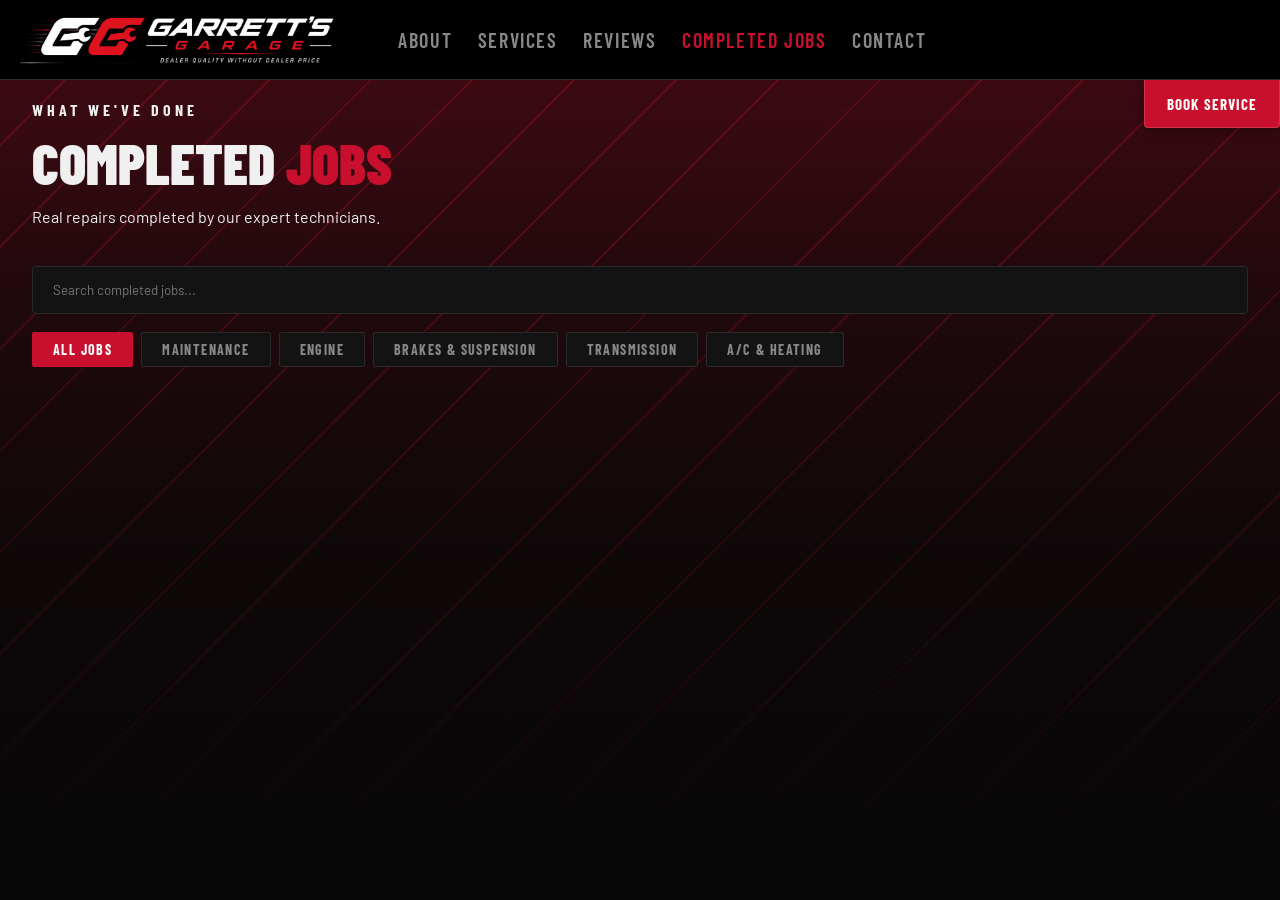
==== jobs.html @ 5af15b22 "Add files via upload" ====
<!doctype html>
<html lang="en">
    <head>
        <meta charset="UTF-8" />
        <title>Garrett's Garage | Completed Jobs</title>
        <link rel="preconnect" href="https://fonts.googleapis.com" />
        <link
            href="https://fonts.googleapis.com/css2?family=Barlow+Condensed:wght@400;600;700;800;900&family=Barlow:wght@400;500;600&display=swap"
            rel="stylesheet" />
        <style>
            :root {
                --red: #c8102e;
                --red-dark: #9b0c23;
                --red-glow: rgba(200, 16, 46, 0.25);
                --black: #080808;
                --surface: #131313;
                --surface2: #1c1c1c;
                --border: #2a2a2a;
                --text: #f0f0f0;
                --text-muted: #888;
                --white: #ffffff;
                --nav-height: 80px;
            }

            *,
            *::before,
            *::after {
                box-sizing: border-box;
                margin: 0;
                padding: 0;
            }

            html {
                scroll-behavior: smooth;
            }

            body {
                background: var(--black);
                color: var(--text);
                font-family: "Barlow", sans-serif;
                margin: 0;
                position: relative;
            }

            body::before {
                content: "";
                position: fixed;
                top: 70px;
                left: 0;
                right: 0;
                bottom: 0;

                background: repeating-linear-gradient(
                    -45deg,
                    transparent,
                    transparent 70px,
                    rgba(200, 16, 46, 0.28) 70px,
                    rgba(200, 16, 46, 0.28) 72px
                );

                mask-image: linear-gradient(
                    to bottom,
                    rgba(0, 0, 0, 1) 0%,
                    rgba(0, 0, 0, 0.85) 25%,
                    rgba(0, 0, 0, 0.45) 60%,
                    rgba(0, 0, 0, 0) 100%
                );

                pointer-events: none;
                z-index: 0;
            }

            body::after {
                content: "";
                position: fixed;
                top: 70px; /* starts below navbar */
                left: 0;
                right: 0;
                height: 800px;

                background: linear-gradient(
                    to bottom,
                    rgba(200, 16, 46, 0.28) 0%,
                    rgba(200, 16, 46, 0.12) 30%,
                    rgba(200, 16, 46, 0.04) 60%,
                    transparent 100%
                );

                pointer-events: none;
                z-index: 0;
            }

            nav {
                position: fixed;
                top: 0;
                left: 0;
                right: 0;
                z-index: 1000;
                background: #000;
                border-bottom: 1px solid var(--border);
                height: clamp(70px, 8vw, 80px);
                margin: 0;
                border-top: none;
            }

            .nav-home {
                display: flex;
                align-items: center;

                padding: 10px 22px;

                border: 1px solid var(--border);
                border-radius: 4px;

                color: var(--text);
                text-decoration: none;

                font-family: "Barlow Condensed", sans-serif;
                font-weight: 700;
                text-transform: uppercase;

                transition: 0.25s ease;
            }

            .nav-home:hover {
                border-color: var(--red);
                color: var(--red);
            }

            .nav-inner {
                max-width: 1280px;
                width: 100%;
                height: 100%;
                margin: 0 auto;
                padding: 0 20px;
                display: flex;
                align-items: center;
            }

            .nav-logo {
                display: flex;
                align-items: center;
                height: 100%;
                flex-shrink: 0;
                margin-right: clamp(24px, 4vw, 64px);
            }

            .nav-logo img {
                height: clamp(30px, 4vw, 48px);
                width: auto;
                display: block;
            }

            .nav-links {
                display: flex;
                gap: clamp(16px, 2vw, 36px);
                list-style: none;
                flex: 1;
                justify-content: flex-start;
            }

            .nav-links a {
                color: var(--text-muted);
                text-decoration: none;
                font-family: "Barlow Condensed", sans-serif;
                font-weight: 600;
                font-size: clamp(8px, 2vw, 20px);
                letter-spacing: 0.08em;
                text-transform: uppercase;
                transition: color 0.2s;
            }
            .nav-links a:hover {
                color: var(--red);
            }

            .nav-links a.active {
                color: var(--red);
            }

            .nav-right {
                margin-left: auto;
                display: flex;
                align-items: center;
                gap: 16px;
            }

            .nav-cta {
                background: var(--red);
                color: var(--white);
                padding: 9px 22px;
                border-radius: 3px;
                font-family: "Barlow Condensed", sans-serif;
                font-weight: 700;
                font-size: 15px;
                letter-spacing: 0.08em;
                text-transform: uppercase;
                text-decoration: none;
                transition: background 0.2s;
            }

            .nav-cta:hover {
                background: var(--red-dark);
            }

            .container {
                max-width: 1280px;
                margin: 0 auto;
                padding: 0 32px;
            }

            .section-label {
                font-family: "Barlow Condensed", sans-serif;
                font-weight: 700;
                letter-spacing: 0.25em;
                text-transform: uppercase;
                color: var(--text);
                margin-bottom: 16px;
                padding-top: 0;
            }

            .page-hero {
                padding: 10px 0 100px;
                position: relative;
                overflow: hidden;
                background: transparent;
            }

            .page-hero .container {
                position: relative;
                z-index: 1;
            }

            #jobs {
                position: relative;
                overflow: hidden;
                padding-top: 0;
                margin-top: 0;
                padding-top: calc(var(--nav-height) + 20px);
                padding-bottom: 80px;
            }

            #jobs .container {
                position: relative;
                z-index: 1;
            }

            .page-hero .container {
                position: relative;
                z-index: 2;
            }

            .page-hero h1 {
                font-family: "Barlow Condensed", sans-serif;
                font-weight: 900;
                font-size: clamp(48px, 7vw, 80px);
                line-height: 0.95;
                text-transform: uppercase;
                color: var(--white);
                margin-bottom: 20px;
            }

            .page-hero h1 span {
                color: var(--red);
            }

            .page-hero p {
                max-width: 650px;
                color: var(--text-muted);
                font-size: 18px;
                line-height: 1.7;
                margin-bottom: 32px;
            }

            .section-title {
                font-family: "Barlow Condensed", sans-serif;
                font-weight: 900;
                font-size: clamp(36px, 5vw, 56px);
                text-transform: uppercase;
                line-height: 1;
                margin-bottom: 16px;
            }

            .section-title span {
                color: var(--red);
            }

            .section-desc {
                color: var(--text);
                max-width: 700px;
                margin-bottom: 40px;
            }

            .btn-primary {
                display: inline-block;
                background: var(--red);
                color: white;
                text-decoration: none;
                padding: 12px 28px;
                border-radius: 4px;
                font-family: "Barlow Condensed", sans-serif;
                font-weight: 700;
                text-transform: uppercase;
            }

            .job-category h2 {
                font-family: "Barlow Condensed", sans-serif;
                font-size: clamp(28px, 4vw, 42px);
                text-transform: uppercase;
                margin-bottom: 24px;
            }
            
            .job-img {
                width: 100%;
                aspect-ratio: 16 / 9;
                background: var(--surface2);
                display: flex;
                align-items: center;
                justify-content: center;
                position: relative;
                overflow: hidden;
            }

            .job-img-placeholder {
                display: flex;
                flex-direction: column;
                align-items: center;
                gap: 8px;
                color: var(--text-muted);
                font-family: "Barlow Condensed", sans-serif;
                font-weight: 700;
                font-size: 13px;
                letter-spacing: 0.1em;
                text-transform: uppercase;
            }

            .car-icon {
                font-size: 48px;
                opacity: 0.3;
            }

            .job-overlay {
                position: absolute;
                inset: 0;
                background: linear-gradient(to top, rgba(8, 8, 8, 0.8) 0%, transparent 60%);
            }

            .job-tag {
                position: absolute;
                top: 12px;
                left: 12px;
                background: var(--red);
                color: white;
                padding: 4px 10px;
                border-radius: 2px;
                font-family: "Barlow Condensed", sans-serif;
                font-weight: 700;
                font-size: 12px;
                letter-spacing: 0.08em;
                text-transform: uppercase;
            }

            .job-body {
                padding: 20px 24px;
            }

            .job-body h3 {
                font-family: "Barlow Condensed", sans-serif;
                font-weight: 800;
                font-size: 20px;
                text-transform: uppercase;
                color: var(--white);
                margin-bottom: 6px;
            }

            .job-meta {
                display: flex;
                gap: 16px;
                align-items: center;
                font-size: 13px;
                color: var(--text-muted);
            }

            .job-meta-dot {
                color: var(--red);
            }

            .job-review-link {
                display: inline-flex;
                align-items: center;
                gap: 6px;
                margin-top: 12px;
                color: var(--red);
                font-family: "Barlow Condensed", sans-serif;
                font-weight: 700;
                font-size: 14px;
                letter-spacing: 0.06em;
                text-transform: uppercase;
                text-decoration: none;
            }

            .job-review-link:hover {
                text-decoration: underline;
            }

            .job-item:hover::before {
                width: 100%;
                opacity: 0.08;
            }

            /* ── JOBS ── */
            .filter-bar {
                display: flex;
                gap: 8px;
                flex-wrap: wrap;
                margin-bottom: 40px;
            }
            .filter-btn {
                padding: 8px 20px;
                background: var(--surface);
                border: 1px solid var(--border);
                color: var(--text-muted);
                cursor: pointer;
                font-family: "Barlow Condensed", sans-serif;
                font-weight: 700;
                font-size: 14px;
                letter-spacing: 0.1em;
                text-transform: uppercase;
                border-radius: 2px;
                transition: all 0.2s;
            }
            .filter-btn:hover,
            .filter-btn.active {
                background: var(--red);
                border-color: var(--red);
                color: var(--white);
            }
            .jobs-grid {
                display: grid;
                grid-template-columns: repeat(auto-fill, minmax(300px, 1fr));
                gap: 20px;
            }
            .job-card {
                background: var(--black);
                border: 1px solid var(--border);
                border-radius: 4px;
                overflow: hidden;
                transition: all 0.25s;
                cursor: pointer;
                text-decoration: none;
                color: inherit;
                display: block;
            }
            
            .job-card:hover {
                border-color: var(--red);
                transform: translateY(-4px);
                box-shadow: 0 12px 32px rgba(200, 16, 46, 0.12);
            }
            
            .job-card h3 {
                font-family: "Barlow Condensed", sans-serif;
                font-weight: 800;
                font-size: 22px;
                text-transform: uppercase;
                color: var(--white);
                margin-bottom: 10px;
            }
            .job-card p {
                color: var(--text-muted);
                font-size: 14px;
                line-height: 1.7;
                margin-bottom: 16px;
            }

            .jobs-controls {
                display: flex;
                flex-direction: column;
                gap: 18px;
                margin-bottom: 32px;
            }

            .jobs-search {
                flex: 1;
                width: 100%;
                background: var(--surface);
                border: 1px solid var(--border);
                color: var(--white);
                padding: 15px 20px;
                border-radius: 4px;
                font-family: "Barlow", sans-serif;
            }

            .jobs-search:focus {
                outline: none;
                border-color: var(--red);
            }

            /* Mobile Burger */

            .burger {
                width: 32px;
                height: 24px;
                position: relative;
                z-index: 1002;
                display: none;
                flex-direction: column;
                justify-content: space-between;
                margin-left: auto;
                background: none;
                border: none;
                cursor: pointer;
            }

            .burger span {
                display: block;
                width: 100%;
                height: 3px;
                background: white;
                border-radius: 3px;
                transition: all 0.3s ease;
            }

            .burger.open span:nth-child(1) {
                transform: translateY(10.8px) rotate(45deg);
            }

            .burger.open span:nth-child(2) {
                opacity: 0;
            }

            .burger.open span:nth-child(3) {
                transform: translateY(-10.8px) rotate(-45deg);
            }

            /* Mobile Menu */

            .mobile-menu {
                position: fixed;
                top: var(--nav-height);
                left: 0;
                right: 0;
                height: 48px;
                display: flex;
                flex-direction: row;
                background: #56000e;
                z-index: 999;
                overflow: hidden;
                max-height: 0;
                opacity: 0;
                transition:
                    max-height 0.3s ease,
                    opacity 0.3s ease;
            }

            .mobile-menu.open {
                max-height: 48px;
                opacity: 1;
            }

            .mobile-menu a {
                flex: 1;
                padding: 12px 6px;
                color: white;
                text-decoration: none;
                text-align: center;
                font-family: "Barlow Condensed", sans-serif;
                font-weight: 700;
                text-transform: uppercase;
                border: 1px solid #000;
                transition: background 0.25s ease;
            }

            .mobile-menu a:last-child {
                border-right: none;
            }

            .mobile-menu a:hover {
                background: #991229;
            }

            /* Floating Book Service Button */

            .floating-book-btn {
                position: fixed;
                top: calc(var(--nav-height) + 48px);
                right: 0;
                z-index: 998;

                display: flex;
                align-items: center;
                justify-content: center;

                min-height: 48px;
                padding: 12px 22px;

                background: var(--red);
                color: #fff;
                text-decoration: none;

                font-family: "Barlow Condensed", sans-serif;
                font-weight: 700;
                font-size: 15px;
                letter-spacing: 0.08em;
                text-transform: uppercase;

                border: 1px solid rgba(255, 255, 255, 0.15);
                border-top: none;
                border-radius: 0 0 4px 4px;

                box-shadow: 0 4px 12px rgba(0, 0, 0, 0.3);

                transition:
                    top 0.3s ease,
                    right 0.3s ease,
                    background 0.25s ease,
                    transform 0.25s ease;
            }

            .floating-book-btn:hover {
                background: var(--white);
                border-color: var(--red-dark);
                color: var(--red);
            }

            @media (max-width: 800px) {
                nav .nav-links {
                    display: none;
                }

                .burger {
                    display: flex;
                }
            }
        </style>
    </head>
    <body>
        <nav>
            <div class="nav-inner">
                <a href="index.html" class="nav-logo">
                    <img src="images/banner.png" alt="Garrett's Garage" />
                </a>

                <ul class="nav-links">
                    <li><a href="/index.html">About</a></li>
                    <li><a href="/services.html">Services</a></li>
                    <li><a href="/reviews.html">Reviews</a></li>
                    <li><a href="/jobs.html" class="active">Completed Jobs</a></li>
                    <li><a href="/index.html#schedule">Contact</a></li>
                </ul>

                <button class="burger" id="burger" onclick="toggleMenu()">
                    <span></span>
                    <span></span>
                    <span></span>
                </button>
            </div>
        </nav>

        <a href="/index.html#schedule" class="floating-book-btn"> Book Service </a>

        <div class="mobile-menu" id="mobileMenu">
            <a href="/index.html">About</a>
            <a href="/services.html">Services</a>
            <a href="/reviews.html">Reviews</a>
            <a href="/jobs.html" class="active">Past jobs</a>
            <a href="/index.html#schedule">Contact</a>
        </div>

        <!-- JOBS -->
        <section id="jobs">
            <div class="container">
                <div class="section-label">What We've Done</div>
                <div class="section-title">Completed&nbsp;<span>jobs</span></div>
                <p class="section-desc">Real repairs completed by our expert technicians.</p>

                <div class="jobs-controls">
                    <input type="text" id="jobSearch" placeholder="Search completed jobs..." class="jobs-search" />
                    <div class="filter-bar" id="filterBar">
                        <button class="filter-btn active" data-filter="all">All Jobs</button>
                        <button class="filter-btn" data-filter="Maintenance">Maintenance</button>
                        <button class="filter-btn" data-filter="Engine">Engine</button>
                        <button class="filter-btn" data-filter="Brakes & Suspension">Brakes & Suspension</button>
                        <button class="filter-btn" data-filter="Transmission">Transmission</button>
                        <button class="filter-btn" data-filter="A/C & Heating">A/C & Heating</button>
                    </div>
                </div>

                <div class="jobs-grid" id="jobsGrid"></div>
            </div>
        </section>
        <script src="data.js"></script>
        <script>
            function getJob(jobId) {
                return jobs.find((j) => j.jobId === jobId);
            }

            function getReviewByJob(jobId) {
                return reviews.find((r) => r.jobId === jobId);
            }

            function getReview(reviewId) {
                return reviews.find((r) => r.reviewId === reviewId);
            }

            // ── RENDER JOBS ──
            let currentFilter = "all";

            function renderJobs() {
                const search = document.getElementById("jobSearch").value.toLowerCase().trim();

                let filtered = jobs;

                if (currentFilter !== "all") {
                    filtered = filtered.filter((job) => job.category === currentFilter);
                }

                if (search) {
                    filtered = filtered.filter((job) =>
                        (job.title + " " + job.vehicle + " " + job.category + " " + job.description)
                            .toLowerCase()
                            .includes(search)
                    );
                }

                document.getElementById("jobsGrid").innerHTML = filtered
                    .map((job) => {
                        const review = getReviewByJob(job.jobId);

                        return `
                <a class="job-card"
                   onclick="openJobModal(${job.jobId}); return false;"
                   href="#">

                    <div class="job-img">
                        <div class="job-img-placeholder">
                            <div class="car-icon">🚗</div>
                            <div>${job.vehicle}</div>
                        </div>

                        <div class="job-overlay"></div>

                        <div class="job-tag">
                            ${job.category}
                        </div>
                    </div>

                    <div class="job-body">

                        <h3>${job.title}</h3>

                        <div class="job-meta">
                            <span>${job.vehicle}</span>
                            <span class="job-meta-dot">•</span>
                            <span>${job.hours}</span>
                        </div>

                        ${
                            review
                                ? `<div class="job-review-link">View Review →</div>`
                                : `<div class="job-review-link" style="opacity:.5">No Review Yet</div>`
                        }

                    </div>

                </a>
            `;
                    })
                    .join("");
            }

            function updateNavOffsets() {
                const nav = document.querySelector("nav");
                const menu = document.getElementById("mobileMenu");
                const bookBtn = document.querySelector(".floating-book-btn");

                const navHeight = nav.getBoundingClientRect().height;

                document.documentElement.style.setProperty("--nav-height", `${navHeight}px`);

                const menuHeight = menu.classList.contains("open") ? menu.getBoundingClientRect().height : 0;

                bookBtn.style.top = `${navHeight + menuHeight}px`;
            }

            window.addEventListener("load", updateNavOffsets);
            window.addEventListener("resize", updateNavOffsets);

            // ── FILTER LOGIC ──
            document.getElementById("filterBar").addEventListener("click", (e) => {
                if (!e.target.classList.contains("filter-btn")) return;

                document.querySelectorAll(".filter-btn").forEach((b) => b.classList.remove("active"));

                e.target.classList.add("active");

                currentFilter = e.target.dataset.filter;

                renderJobs();
            });

            document.querySelectorAll("#mobileMenu a").forEach((link) => {
                link.addEventListener("click", () => {
                    const menu = document.getElementById("mobileMenu");
                    const burger = document.getElementById("burger");

                    menu.classList.remove("open");
                    burger.classList.remove("open");

                    updateNavOffsets();
                });
            });

            function toggleMenu() {
                const menu = document.getElementById("mobileMenu");
                const burger = document.getElementById("burger");
                menu.classList.toggle("open");
                burger.classList.toggle("open");
                updateNavOffsets();
            }

            // Search
            document.getElementById("jobSearch").addEventListener("input", renderJobs);

            // Initial render
            renderJobs();
        </script>
    </body>
</html>
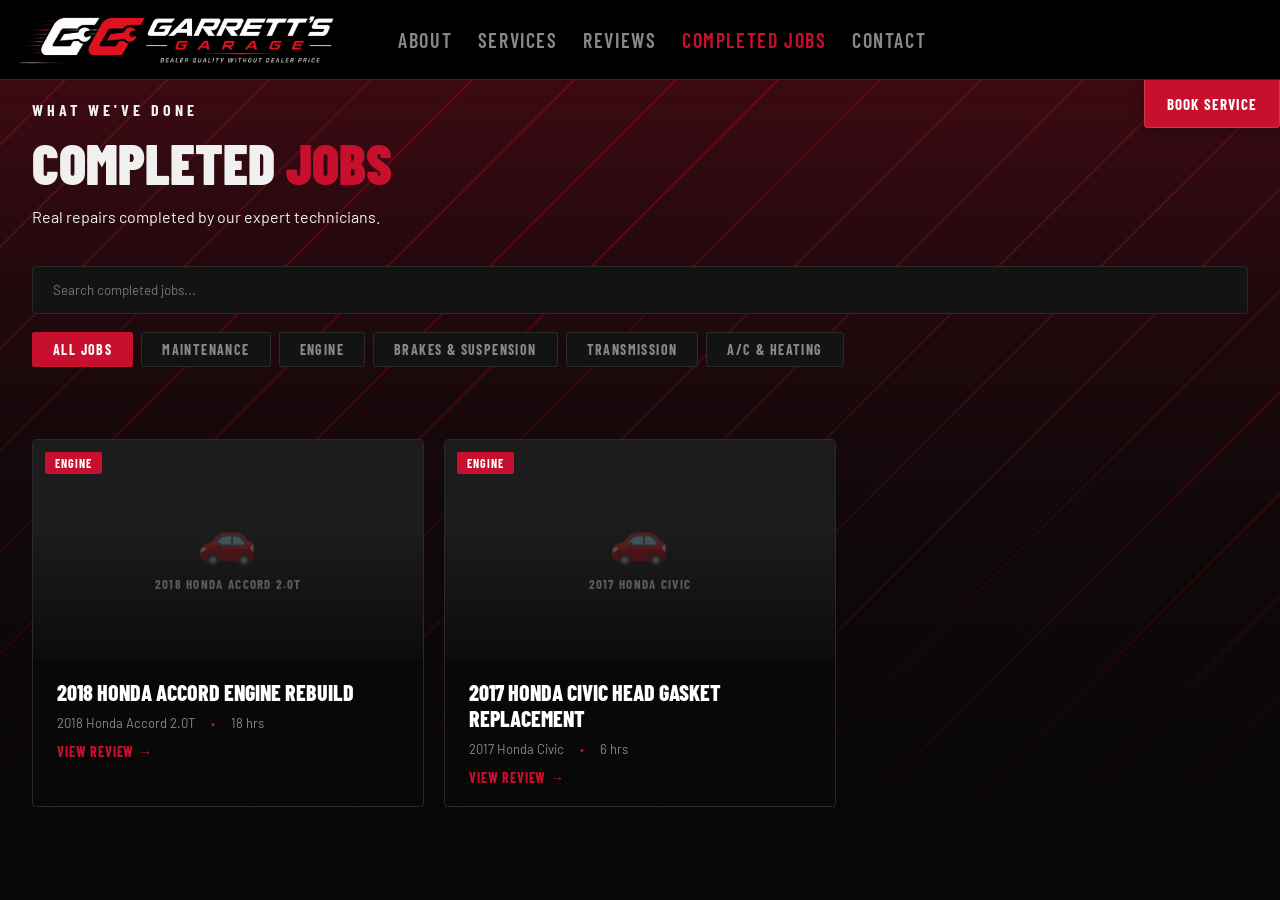
==== commit 7139f391: "Add files via upload" ====
--- a/jobs.html
+++ b/jobs.html
@@ -7,631 +7,8 @@
         <link
             href="https://fonts.googleapis.com/css2?family=Barlow+Condensed:wght@400;600;700;800;900&family=Barlow:wght@400;500;600&display=swap"
             rel="stylesheet" />
-        <style>
-            :root {
-                --red: #c8102e;
-                --red-dark: #9b0c23;
-                --red-glow: rgba(200, 16, 46, 0.25);
-                --black: #080808;
-                --surface: #131313;
-                --surface2: #1c1c1c;
-                --border: #2a2a2a;
-                --text: #f0f0f0;
-                --text-muted: #888;
-                --white: #ffffff;
-                --nav-height: 80px;
-            }
-
-            *,
-            *::before,
-            *::after {
-                box-sizing: border-box;
-                margin: 0;
-                padding: 0;
-            }
-
-            html {
-                scroll-behavior: smooth;
-            }
-
-            body {
-                background: var(--black);
-                color: var(--text);
-                font-family: "Barlow", sans-serif;
-                margin: 0;
-                position: relative;
-            }
-
-            body::before {
-                content: "";
-                position: fixed;
-                top: 70px;
-                left: 0;
-                right: 0;
-                bottom: 0;
-
-                background: repeating-linear-gradient(
-                    -45deg,
-                    transparent,
-                    transparent 70px,
-                    rgba(200, 16, 46, 0.28) 70px,
-                    rgba(200, 16, 46, 0.28) 72px
-                );
-
-                mask-image: linear-gradient(
-                    to bottom,
-                    rgba(0, 0, 0, 1) 0%,
-                    rgba(0, 0, 0, 0.85) 25%,
-                    rgba(0, 0, 0, 0.45) 60%,
-                    rgba(0, 0, 0, 0) 100%
-                );
-
-                pointer-events: none;
-                z-index: 0;
-            }
-
-            body::after {
-                content: "";
-                position: fixed;
-                top: 70px; /* starts below navbar */
-                left: 0;
-                right: 0;
-                height: 800px;
-
-                background: linear-gradient(
-                    to bottom,
-                    rgba(200, 16, 46, 0.28) 0%,
-                    rgba(200, 16, 46, 0.12) 30%,
-                    rgba(200, 16, 46, 0.04) 60%,
-                    transparent 100%
-                );
-
-                pointer-events: none;
-                z-index: 0;
-            }
-
-            nav {
-                position: fixed;
-                top: 0;
-                left: 0;
-                right: 0;
-                z-index: 1000;
-                background: #000;
-                border-bottom: 1px solid var(--border);
-                height: clamp(70px, 8vw, 80px);
-                margin: 0;
-                border-top: none;
-            }
-
-            .nav-home {
-                display: flex;
-                align-items: center;
-
-                padding: 10px 22px;
-
-                border: 1px solid var(--border);
-                border-radius: 4px;
-
-                color: var(--text);
-                text-decoration: none;
-
-                font-family: "Barlow Condensed", sans-serif;
-                font-weight: 700;
-                text-transform: uppercase;
-
-                transition: 0.25s ease;
-            }
-
-            .nav-home:hover {
-                border-color: var(--red);
-                color: var(--red);
-            }
-
-            .nav-inner {
-                max-width: 1280px;
-                width: 100%;
-                height: 100%;
-                margin: 0 auto;
-                padding: 0 20px;
-                display: flex;
-                align-items: center;
-            }
-
-            .nav-logo {
-                display: flex;
-                align-items: center;
-                height: 100%;
-                flex-shrink: 0;
-                margin-right: clamp(24px, 4vw, 64px);
-            }
-
-            .nav-logo img {
-                height: clamp(30px, 4vw, 48px);
-                width: auto;
-                display: block;
-            }
-
-            .nav-links {
-                display: flex;
-                gap: clamp(16px, 2vw, 36px);
-                list-style: none;
-                flex: 1;
-                justify-content: flex-start;
-            }
-
-            .nav-links a {
-                color: var(--text-muted);
-                text-decoration: none;
-                font-family: "Barlow Condensed", sans-serif;
-                font-weight: 600;
-                font-size: clamp(8px, 2vw, 20px);
-                letter-spacing: 0.08em;
-                text-transform: uppercase;
-                transition: color 0.2s;
-            }
-            .nav-links a:hover {
-                color: var(--red);
-            }
-
-            .nav-links a.active {
-                color: var(--red);
-            }
-
-            .nav-right {
-                margin-left: auto;
-                display: flex;
-                align-items: center;
-                gap: 16px;
-            }
-
-            .nav-cta {
-                background: var(--red);
-                color: var(--white);
-                padding: 9px 22px;
-                border-radius: 3px;
-                font-family: "Barlow Condensed", sans-serif;
-                font-weight: 700;
-                font-size: 15px;
-                letter-spacing: 0.08em;
-                text-transform: uppercase;
-                text-decoration: none;
-                transition: background 0.2s;
-            }
-
-            .nav-cta:hover {
-                background: var(--red-dark);
-            }
-
-            .container {
-                max-width: 1280px;
-                margin: 0 auto;
-                padding: 0 32px;
-            }
-
-            .section-label {
-                font-family: "Barlow Condensed", sans-serif;
-                font-weight: 700;
-                letter-spacing: 0.25em;
-                text-transform: uppercase;
-                color: var(--text);
-                margin-bottom: 16px;
-                padding-top: 0;
-            }
-
-            .page-hero {
-                padding: 10px 0 100px;
-                position: relative;
-                overflow: hidden;
-                background: transparent;
-            }
-
-            .page-hero .container {
-                position: relative;
-                z-index: 1;
-            }
-
-            #jobs {
-                position: relative;
-                overflow: hidden;
-                padding-top: 0;
-                margin-top: 0;
-                padding-top: calc(var(--nav-height) + 20px);
-                padding-bottom: 80px;
-            }
-
-            #jobs .container {
-                position: relative;
-                z-index: 1;
-            }
-
-            .page-hero .container {
-                position: relative;
-                z-index: 2;
-            }
-
-            .page-hero h1 {
-                font-family: "Barlow Condensed", sans-serif;
-                font-weight: 900;
-                font-size: clamp(48px, 7vw, 80px);
-                line-height: 0.95;
-                text-transform: uppercase;
-                color: var(--white);
-                margin-bottom: 20px;
-            }
-
-            .page-hero h1 span {
-                color: var(--red);
-            }
-
-            .page-hero p {
-                max-width: 650px;
-                color: var(--text-muted);
-                font-size: 18px;
-                line-height: 1.7;
-                margin-bottom: 32px;
-            }
-
-            .section-title {
-                font-family: "Barlow Condensed", sans-serif;
-                font-weight: 900;
-                font-size: clamp(36px, 5vw, 56px);
-                text-transform: uppercase;
-                line-height: 1;
-                margin-bottom: 16px;
-            }
-
-            .section-title span {
-                color: var(--red);
-            }
-
-            .section-desc {
-                color: var(--text);
-                max-width: 700px;
-                margin-bottom: 40px;
-            }
-
-            .btn-primary {
-                display: inline-block;
-                background: var(--red);
-                color: white;
-                text-decoration: none;
-                padding: 12px 28px;
-                border-radius: 4px;
-                font-family: "Barlow Condensed", sans-serif;
-                font-weight: 700;
-                text-transform: uppercase;
-            }
-
-            .job-category h2 {
-                font-family: "Barlow Condensed", sans-serif;
-                font-size: clamp(28px, 4vw, 42px);
-                text-transform: uppercase;
-                margin-bottom: 24px;
-            }
-            
-            .job-img {
-                width: 100%;
-                aspect-ratio: 16 / 9;
-                background: var(--surface2);
-                display: flex;
-                align-items: center;
-                justify-content: center;
-                position: relative;
-                overflow: hidden;
-            }
-
-            .job-img-placeholder {
-                display: flex;
-                flex-direction: column;
-                align-items: center;
-                gap: 8px;
-                color: var(--text-muted);
-                font-family: "Barlow Condensed", sans-serif;
-                font-weight: 700;
-                font-size: 13px;
-                letter-spacing: 0.1em;
-                text-transform: uppercase;
-            }
-
-            .car-icon {
-                font-size: 48px;
-                opacity: 0.3;
-            }
-
-            .job-overlay {
-                position: absolute;
-                inset: 0;
-                background: linear-gradient(to top, rgba(8, 8, 8, 0.8) 0%, transparent 60%);
-            }
-
-            .job-tag {
-                position: absolute;
-                top: 12px;
-                left: 12px;
-                background: var(--red);
-                color: white;
-                padding: 4px 10px;
-                border-radius: 2px;
-                font-family: "Barlow Condensed", sans-serif;
-                font-weight: 700;
-                font-size: 12px;
-                letter-spacing: 0.08em;
-                text-transform: uppercase;
-            }
-
-            .job-body {
-                padding: 20px 24px;
-            }
-
-            .job-body h3 {
-                font-family: "Barlow Condensed", sans-serif;
-                font-weight: 800;
-                font-size: 20px;
-                text-transform: uppercase;
-                color: var(--white);
-                margin-bottom: 6px;
-            }
-
-            .job-meta {
-                display: flex;
-                gap: 16px;
-                align-items: center;
-                font-size: 13px;
-                color: var(--text-muted);
-            }
-
-            .job-meta-dot {
-                color: var(--red);
-            }
-
-            .job-review-link {
-                display: inline-flex;
-                align-items: center;
-                gap: 6px;
-                margin-top: 12px;
-                color: var(--red);
-                font-family: "Barlow Condensed", sans-serif;
-                font-weight: 700;
-                font-size: 14px;
-                letter-spacing: 0.06em;
-                text-transform: uppercase;
-                text-decoration: none;
-            }
-
-            .job-review-link:hover {
-                text-decoration: underline;
-            }
-
-            .job-item:hover::before {
-                width: 100%;
-                opacity: 0.08;
-            }
-
-            /* ── JOBS ── */
-            .filter-bar {
-                display: flex;
-                gap: 8px;
-                flex-wrap: wrap;
-                margin-bottom: 40px;
-            }
-            .filter-btn {
-                padding: 8px 20px;
-                background: var(--surface);
-                border: 1px solid var(--border);
-                color: var(--text-muted);
-                cursor: pointer;
-                font-family: "Barlow Condensed", sans-serif;
-                font-weight: 700;
-                font-size: 14px;
-                letter-spacing: 0.1em;
-                text-transform: uppercase;
-                border-radius: 2px;
-                transition: all 0.2s;
-            }
-            .filter-btn:hover,
-            .filter-btn.active {
-                background: var(--red);
-                border-color: var(--red);
-                color: var(--white);
-            }
-            .jobs-grid {
-                display: grid;
-                grid-template-columns: repeat(auto-fill, minmax(300px, 1fr));
-                gap: 20px;
-            }
-            .job-card {
-                background: var(--black);
-                border: 1px solid var(--border);
-                border-radius: 4px;
-                overflow: hidden;
-                transition: all 0.25s;
-                cursor: pointer;
-                text-decoration: none;
-                color: inherit;
-                display: block;
-            }
-            
-            .job-card:hover {
-                border-color: var(--red);
-                transform: translateY(-4px);
-                box-shadow: 0 12px 32px rgba(200, 16, 46, 0.12);
-            }
-            
-            .job-card h3 {
-                font-family: "Barlow Condensed", sans-serif;
-                font-weight: 800;
-                font-size: 22px;
-                text-transform: uppercase;
-                color: var(--white);
-                margin-bottom: 10px;
-            }
-            .job-card p {
-                color: var(--text-muted);
-                font-size: 14px;
-                line-height: 1.7;
-                margin-bottom: 16px;
-            }
-
-            .jobs-controls {
-                display: flex;
-                flex-direction: column;
-                gap: 18px;
-                margin-bottom: 32px;
-            }
-
-            .jobs-search {
-                flex: 1;
-                width: 100%;
-                background: var(--surface);
-                border: 1px solid var(--border);
-                color: var(--white);
-                padding: 15px 20px;
-                border-radius: 4px;
-                font-family: "Barlow", sans-serif;
-            }
-
-            .jobs-search:focus {
-                outline: none;
-                border-color: var(--red);
-            }
-
-            /* Mobile Burger */
-
-            .burger {
-                width: 32px;
-                height: 24px;
-                position: relative;
-                z-index: 1002;
-                display: none;
-                flex-direction: column;
-                justify-content: space-between;
-                margin-left: auto;
-                background: none;
-                border: none;
-                cursor: pointer;
-            }
-
-            .burger span {
-                display: block;
-                width: 100%;
-                height: 3px;
-                background: white;
-                border-radius: 3px;
-                transition: all 0.3s ease;
-            }
-
-            .burger.open span:nth-child(1) {
-                transform: translateY(10.8px) rotate(45deg);
-            }
-
-            .burger.open span:nth-child(2) {
-                opacity: 0;
-            }
-
-            .burger.open span:nth-child(3) {
-                transform: translateY(-10.8px) rotate(-45deg);
-            }
-
-            /* Mobile Menu */
-
-            .mobile-menu {
-                position: fixed;
-                top: var(--nav-height);
-                left: 0;
-                right: 0;
-                height: 48px;
-                display: flex;
-                flex-direction: row;
-                background: #56000e;
-                z-index: 999;
-                overflow: hidden;
-                max-height: 0;
-                opacity: 0;
-                transition:
-                    max-height 0.3s ease,
-                    opacity 0.3s ease;
-            }
-
-            .mobile-menu.open {
-                max-height: 48px;
-                opacity: 1;
-            }
-
-            .mobile-menu a {
-                flex: 1;
-                padding: 12px 6px;
-                color: white;
-                text-decoration: none;
-                text-align: center;
-                font-family: "Barlow Condensed", sans-serif;
-                font-weight: 700;
-                text-transform: uppercase;
-                border: 1px solid #000;
-                transition: background 0.25s ease;
-            }
-
-            .mobile-menu a:last-child {
-                border-right: none;
-            }
-
-            .mobile-menu a:hover {
-                background: #991229;
-            }
-
-            /* Floating Book Service Button */
-
-            .floating-book-btn {
-                position: fixed;
-                top: calc(var(--nav-height) + 48px);
-                right: 0;
-                z-index: 998;
-
-                display: flex;
-                align-items: center;
-                justify-content: center;
-
-                min-height: 48px;
-                padding: 12px 22px;
-
-                background: var(--red);
-                color: #fff;
-                text-decoration: none;
-
-                font-family: "Barlow Condensed", sans-serif;
-                font-weight: 700;
-                font-size: 15px;
-                letter-spacing: 0.08em;
-                text-transform: uppercase;
-
-                border: 1px solid rgba(255, 255, 255, 0.15);
-                border-top: none;
-                border-radius: 0 0 4px 4px;
-
-                box-shadow: 0 4px 12px rgba(0, 0, 0, 0.3);
-
-                transition:
-                    top 0.3s ease,
-                    right 0.3s ease,
-                    background 0.25s ease,
-                    transform 0.25s ease;
-            }
-
-            .floating-book-btn:hover {
-                background: var(--white);
-                border-color: var(--red-dark);
-                color: var(--red);
-            }
-
-            @media (max-width: 800px) {
-                nav .nav-links {
-                    display: none;
-                }
-
-                .burger {
-                    display: flex;
-                }
-            }
-        </style>
+        <link rel="stylesheet" href="css/global.css" />
+        <link rel="stylesheet" href="css/jobs.css" />
     </head>
     <body>
         <nav>
@@ -641,11 +18,11 @@
                 </a>
 
                 <ul class="nav-links">
-                    <li><a href="/index.html">About</a></li>
-                    <li><a href="/services.html">Services</a></li>
-                    <li><a href="/reviews.html">Reviews</a></li>
-                    <li><a href="/jobs.html" class="active">Completed Jobs</a></li>
-                    <li><a href="/index.html#schedule">Contact</a></li>
+                    <li><a href="index.html#about">About</a></li>
+                    <li><a href="services.html">Services</a></li>
+                    <li><a href="reviews.html">Reviews</a></li>
+                    <li><a href="javascript:void(0)" class="active">Completed Jobs</a></li>
+                    <li><a href="index.html#schedule">Contact</a></li>
                 </ul>
 
                 <button class="burger" id="burger" onclick="toggleMenu()">
@@ -656,14 +33,14 @@
             </div>
         </nav>
 
-        <a href="/index.html#schedule" class="floating-book-btn"> Book Service </a>
+        <a href="index.html#schedule" class="floating-book-btn"> Book Service </a>
 
         <div class="mobile-menu" id="mobileMenu">
-            <a href="/index.html">About</a>
-            <a href="/services.html">Services</a>
-            <a href="/reviews.html">Reviews</a>
-            <a href="/jobs.html" class="active">Past jobs</a>
-            <a href="/index.html#schedule">Contact</a>
+            <a href="index.html#about">About</a>
+            <a href="services.html">Services</a>
+            <a href="reviews.html">Reviews</a>
+            <a href="javascript:void(0)" class="active">Past jobs</a>
+            <a href="index.html#schedule">Contact</a>
         </div>
 
         <!-- JOBS -->
@@ -688,141 +65,7 @@
                 <div class="jobs-grid" id="jobsGrid"></div>
             </div>
         </section>
-        <script src="data.js"></script>
-        <script>
-            function getJob(jobId) {
-                return jobs.find((j) => j.jobId === jobId);
-            }
-
-            function getReviewByJob(jobId) {
-                return reviews.find((r) => r.jobId === jobId);
-            }
-
-            function getReview(reviewId) {
-                return reviews.find((r) => r.reviewId === reviewId);
-            }
-
-            // ── RENDER JOBS ──
-            let currentFilter = "all";
-
-            function renderJobs() {
-                const search = document.getElementById("jobSearch").value.toLowerCase().trim();
-
-                let filtered = jobs;
-
-                if (currentFilter !== "all") {
-                    filtered = filtered.filter((job) => job.category === currentFilter);
-                }
-
-                if (search) {
-                    filtered = filtered.filter((job) =>
-                        (job.title + " " + job.vehicle + " " + job.category + " " + job.description)
-                            .toLowerCase()
-                            .includes(search)
-                    );
-                }
-
-                document.getElementById("jobsGrid").innerHTML = filtered
-                    .map((job) => {
-                        const review = getReviewByJob(job.jobId);
-
-                        return `
-                <a class="job-card"
-                   onclick="openJobModal(${job.jobId}); return false;"
-                   href="#">
-
-                    <div class="job-img">
-                        <div class="job-img-placeholder">
-                            <div class="car-icon">🚗</div>
-                            <div>${job.vehicle}</div>
-                        </div>
-
-                        <div class="job-overlay"></div>
-
-                        <div class="job-tag">
-                            ${job.category}
-                        </div>
-                    </div>
-
-                    <div class="job-body">
-
-                        <h3>${job.title}</h3>
-
-                        <div class="job-meta">
-                            <span>${job.vehicle}</span>
-                            <span class="job-meta-dot">•</span>
-                            <span>${job.hours}</span>
-                        </div>
-
-                        ${
-                            review
-                                ? `<div class="job-review-link">View Review →</div>`
-                                : `<div class="job-review-link" style="opacity:.5">No Review Yet</div>`
-                        }
-
-                    </div>
-
-                </a>
-            `;
-                    })
-                    .join("");
-            }
-
-            function updateNavOffsets() {
-                const nav = document.querySelector("nav");
-                const menu = document.getElementById("mobileMenu");
-                const bookBtn = document.querySelector(".floating-book-btn");
-
-                const navHeight = nav.getBoundingClientRect().height;
-
-                document.documentElement.style.setProperty("--nav-height", `${navHeight}px`);
-
-                const menuHeight = menu.classList.contains("open") ? menu.getBoundingClientRect().height : 0;
-
-                bookBtn.style.top = `${navHeight + menuHeight}px`;
-            }
-
-            window.addEventListener("load", updateNavOffsets);
-            window.addEventListener("resize", updateNavOffsets);
-
-            // ── FILTER LOGIC ──
-            document.getElementById("filterBar").addEventListener("click", (e) => {
-                if (!e.target.classList.contains("filter-btn")) return;
-
-                document.querySelectorAll(".filter-btn").forEach((b) => b.classList.remove("active"));
-
-                e.target.classList.add("active");
-
-                currentFilter = e.target.dataset.filter;
-
-                renderJobs();
-            });
-
-            document.querySelectorAll("#mobileMenu a").forEach((link) => {
-                link.addEventListener("click", () => {
-                    const menu = document.getElementById("mobileMenu");
-                    const burger = document.getElementById("burger");
-
-                    menu.classList.remove("open");
-                    burger.classList.remove("open");
-
-                    updateNavOffsets();
-                });
-            });
-
-            function toggleMenu() {
-                const menu = document.getElementById("mobileMenu");
-                const burger = document.getElementById("burger");
-                menu.classList.toggle("open");
-                burger.classList.toggle("open");
-                updateNavOffsets();
-            }
-
-            // Search
-            document.getElementById("jobSearch").addEventListener("input", renderJobs);
-
-            // Initial render
-            renderJobs();
-        </script>
+        <script src="js/data.js"></script>
+        <script src="js/jobs.js"></script>
     </body>
 </html>
--- a/css/global.css
+++ b/css/global.css
@@ -0,0 +1,271 @@
+/* Shared site styles used by every page. */
+
+:root {
+  --red: #c8102e;
+  --red-dark: #9b0c23;
+  --red-glow: rgba(200, 16, 46, 0.25);
+  --black: #080808;
+  --surface: #131313;
+  --surface2: #1c1c1c;
+  --border: #2a2a2a;
+  --text: #f0f0f0;
+  --text-muted: #888;
+  --white: #ffffff;
+  --nav-height: 80px;
+}
+
+*,
+*::before,
+*::after {
+  box-sizing: border-box;
+  margin: 0;
+  padding: 0;
+}
+
+html {
+  scroll-behavior: smooth;
+}
+
+body {
+  background: var(--black);
+  color: var(--text);
+  font-family: "Barlow", sans-serif;
+}
+
+nav {
+  position: fixed;
+  top: 0;
+  left: 0;
+  right: 0;
+  z-index: 1000;
+  background: #000;
+  border-bottom: 1px solid var(--border);
+  height: clamp(70px, 8vw, 80px);
+  margin: 0;
+  border-top: none;
+}
+
+.nav-right {
+  margin-left: auto;
+  display: flex;
+  align-items: center;
+  gap: 16px;
+}
+
+.burger {
+  width: 32px;
+  height: 24px;
+  position: relative;
+  z-index: 1002;
+  display: none;
+  flex-direction: column;
+  justify-content: space-between;
+  margin-left: auto;
+  background: none;
+  border: none;
+  cursor: pointer;
+}
+
+.burger span {
+  display: block;
+  width: 100%;
+  height: 3px;
+  background: white;
+  border-radius: 3px;
+  transition: all 0.3s ease;
+}
+
+.burger.open span:nth-child(1) {
+  transform: translateY(10.8px) rotate(45deg);
+}
+
+.burger.open span:nth-child(2) {
+  opacity: 0;
+}
+
+.burger.open span:nth-child(3) {
+  transform: translateY(-10.8px) rotate(-45deg);
+}
+
+.nav-inner {
+  max-width: 1280px;
+  width: 100%;
+  height: 100%;
+  margin: 0 auto;
+  padding: 0 20px;
+  display: flex;
+  align-items: center;
+}
+
+.nav-logo {
+  display: flex;
+  align-items: center;
+  height: 100%;
+  flex-shrink: 0;
+  margin-right: clamp(24px, 4vw, 64px);
+}
+
+.nav-logo img {
+  height: clamp(30px, 4vw, 48px);
+  width: auto;
+  display: block;
+}
+
+.nav-links {
+  display: flex;
+  gap: clamp(16px, 2vw, 36px);
+  list-style: none;
+  flex: 1;
+  justify-content: flex-start;
+}
+
+.nav-links a {
+  color: var(--text-muted);
+  text-decoration: none;
+  font-family: "Barlow Condensed", sans-serif;
+  font-weight: 600;
+  font-size: clamp(8px, 2vw, 20px);
+  letter-spacing: 0.08em;
+  text-transform: uppercase;
+  transition: color 0.2s;
+}
+
+.nav-links a:hover {
+  color: var(--red);
+}
+
+.nav-links a.active {
+  color: var(--red);
+}
+
+.nav-cta {
+  background: var(--red);
+  color: var(--white);
+  padding: 9px 22px;
+  border-radius: 3px;
+  font-family: "Barlow Condensed", sans-serif;
+  font-weight: 700;
+  font-size: 15px;
+  letter-spacing: 0.08em;
+  text-transform: uppercase;
+  text-decoration: none;
+  transition: background 0.2s;
+}
+
+.nav-cta:hover {
+  background: var(--red-dark);
+}
+
+.mobile-menu {
+  position: fixed;
+  top: var(--nav-height);
+  left: 0;
+  right: 0;
+  height: 48px;
+  display: flex;
+  flex-direction: row;
+  background: #56000e;
+  z-index: 999;
+  overflow: hidden;
+  max-height: 0;
+  opacity: 0;
+  transition:
+    max-height 0.3s ease,
+    opacity 0.3s ease;
+}
+
+.mobile-menu.open {
+  max-height: 48px;
+  opacity: 1;
+}
+
+.mobile-menu a {
+  flex: 1;
+  padding: 12px 6px;
+  color: white;
+  text-decoration: none;
+  text-align: center;
+  font-family: "Barlow Condensed", sans-serif;
+  font-weight: 700;
+  text-transform: uppercase;
+  transition: background 0.25s ease;
+}
+
+.mobile-menu a:last-child {
+  border-right: none;
+}
+
+.mobile-menu a:hover {
+  background: #991229;
+}
+
+.floating-book-btn {
+  position: fixed;
+  top: calc(var(--nav-height) + 48px);
+  z-index: 998;
+  display: flex;
+  align-items: center;
+  justify-content: center;
+  min-height: 48px;
+  padding: 12px 22px;
+  background: var(--red);
+  color: #fff;
+  text-decoration: none;
+  font-family: "Barlow Condensed", sans-serif;
+  font-weight: 700;
+  font-size: 15px;
+  letter-spacing: 0.08em;
+  text-transform: uppercase;
+  border: 1px solid rgba(255, 255, 255, 0.15);
+  border-top: none;
+  border-radius: 0 0 4px 4px;
+  box-shadow: 0 4px 12px rgba(0, 0, 0, 0.3);
+  transition:
+    top 0.3s ease,
+    right 0.3s ease,
+    background 0.25s ease,
+    transform 0.25s ease;
+}
+
+.floating-book-btn:hover {
+  background: var(--white);
+  border-color: var(--red-dark);
+  color: var(--red);
+}
+
+.container {
+  max-width: 1280px;
+  margin: 0 auto;
+  padding: 0 32px;
+}
+
+.section-label {
+  font-family: "Barlow Condensed", sans-serif;
+  font-weight: 700;
+  letter-spacing: 0.25em;
+  text-transform: uppercase;
+  margin-bottom: 16px;
+}
+
+.section-title {
+  font-family: "Barlow Condensed", sans-serif;
+  font-weight: 900;
+  font-size: clamp(36px, 5vw, 56px);
+  text-transform: uppercase;
+  line-height: 1;
+  margin-bottom: 16px;
+}
+
+.section-title span {
+  color: var(--red);
+}
+
+@media (max-width: 800px) {
+  nav .nav-links {
+    display: none;
+  }
+
+  .burger {
+    display: flex;
+  }
+}
--- a/css/jobs.css
+++ b/css/jobs.css
@@ -0,0 +1,309 @@
+body {
+  margin: 0;
+  position: relative;
+}
+body::before {
+  content: "";
+  position: fixed;
+  top: 70px;
+  left: 0;
+  right: 0;
+  bottom: 0;
+  background: repeating-linear-gradient(
+    -45deg,
+    transparent,
+    transparent 70px,
+    rgba(200, 16, 46, 0.28) 70px,
+    rgba(200, 16, 46, 0.28) 72px
+  );
+  mask-image: linear-gradient(
+    to bottom,
+    rgba(0, 0, 0, 1) 0%,
+    rgba(0, 0, 0, 0.85) 25%,
+    rgba(0, 0, 0, 0.45) 60%,
+    rgba(0, 0, 0, 0) 100%
+  );
+  pointer-events: none;
+  z-index: 0;
+}
+body::after {
+  content: "";
+  position: fixed;
+  top: 70px;
+  left: 0;
+  right: 0;
+  height: 800px;
+  background: linear-gradient(
+    to bottom,
+    rgba(200, 16, 46, 0.28) 0%,
+    rgba(200, 16, 46, 0.12) 30%,
+    rgba(200, 16, 46, 0.04) 60%,
+    transparent 100%
+  );
+  pointer-events: none;
+  z-index: 0;
+}
+.nav-home {
+  display: flex;
+  align-items: center;
+  padding: 10px 22px;
+  border: 1px solid var(--border);
+  border-radius: 4px;
+  color: var(--text);
+  text-decoration: none;
+  font-family: "Barlow Condensed", sans-serif;
+  font-weight: 700;
+  text-transform: uppercase;
+  transition: 0.25s ease;
+}
+.nav-home:hover {
+  border-color: var(--red);
+  color: var(--red);
+}
+.section-label {
+  color: var(--text);
+  padding-top: 0;
+}
+.page-hero {
+  padding: 10px 0 100px;
+  position: relative;
+  overflow: hidden;
+  background: transparent;
+}
+.page-hero .container {
+  position: relative;
+  z-index: 1;
+}
+#jobs {
+  position: relative;
+  overflow: hidden;
+  padding-top: 0;
+  margin-top: 0;
+  padding-top: calc(var(--nav-height) + 20px);
+  padding-bottom: 80px;
+}
+#jobs .container {
+  position: relative;
+  z-index: 1;
+}
+.page-hero .container {
+  position: relative;
+  z-index: 2;
+}
+.page-hero h1 {
+  font-family: "Barlow Condensed", sans-serif;
+  font-weight: 900;
+  font-size: clamp(48px, 7vw, 80px);
+  line-height: 0.95;
+  text-transform: uppercase;
+  color: var(--white);
+  margin-bottom: 20px;
+}
+.page-hero h1 span {
+  color: var(--red);
+}
+.page-hero p {
+  max-width: 650px;
+  color: var(--text-muted);
+  font-size: 18px;
+  line-height: 1.7;
+  margin-bottom: 32px;
+}
+.section-desc {
+  color: var(--text);
+  max-width: 700px;
+  margin-bottom: 40px;
+}
+.btn-primary {
+  display: inline-block;
+  background: var(--red);
+  color: white;
+  text-decoration: none;
+  padding: 12px 28px;
+  border-radius: 4px;
+  font-family: "Barlow Condensed", sans-serif;
+  font-weight: 700;
+  text-transform: uppercase;
+}
+.job-category h2 {
+  font-family: "Barlow Condensed", sans-serif;
+  font-size: clamp(28px, 4vw, 42px);
+  text-transform: uppercase;
+  margin-bottom: 24px;
+}
+.job-img {
+  width: 100%;
+  aspect-ratio: 16 / 9;
+  background: var(--surface2);
+  display: flex;
+  align-items: center;
+  justify-content: center;
+  position: relative;
+  overflow: hidden;
+}
+.job-img-placeholder {
+  display: flex;
+  flex-direction: column;
+  align-items: center;
+  gap: 8px;
+  color: var(--text-muted);
+  font-family: "Barlow Condensed", sans-serif;
+  font-weight: 700;
+  font-size: 13px;
+  letter-spacing: 0.1em;
+  text-transform: uppercase;
+}
+.car-icon {
+  font-size: 48px;
+  opacity: 0.3;
+}
+.job-overlay {
+  position: absolute;
+  inset: 0;
+  background: linear-gradient(to top, rgba(8, 8, 8, 0.8) 0%, transparent 60%);
+}
+.job-tag {
+  position: absolute;
+  top: 12px;
+  left: 12px;
+  background: var(--red);
+  color: white;
+  padding: 4px 10px;
+  border-radius: 2px;
+  font-family: "Barlow Condensed", sans-serif;
+  font-weight: 700;
+  font-size: 12px;
+  letter-spacing: 0.08em;
+  text-transform: uppercase;
+}
+.job-body {
+  padding: 20px 24px;
+}
+.job-body h3 {
+  font-family: "Barlow Condensed", sans-serif;
+  font-weight: 800;
+  font-size: 20px;
+  text-transform: uppercase;
+  color: var(--white);
+  margin-bottom: 6px;
+}
+.job-meta {
+  display: flex;
+  gap: 16px;
+  align-items: center;
+  font-size: 13px;
+  color: var(--text-muted);
+}
+.job-meta-dot {
+  color: var(--red);
+}
+.job-review-link {
+  display: inline-flex;
+  align-items: center;
+  gap: 6px;
+  margin-top: 12px;
+  color: var(--red);
+  font-family: "Barlow Condensed", sans-serif;
+  font-weight: 700;
+  font-size: 14px;
+  letter-spacing: 0.06em;
+  text-transform: uppercase;
+  text-decoration: none;
+}
+.job-review-link:hover {
+  text-decoration: underline;
+}
+.job-item:hover::before {
+  width: 100%;
+  opacity: 0.08;
+}
+.filter-bar {
+  display: flex;
+  gap: 8px;
+  flex-wrap: wrap;
+  margin-bottom: 40px;
+}
+.filter-btn {
+  padding: 8px 20px;
+  background: var(--surface);
+  border: 1px solid var(--border);
+  color: var(--text-muted);
+  cursor: pointer;
+  font-family: "Barlow Condensed", sans-serif;
+  font-weight: 700;
+  font-size: 14px;
+  letter-spacing: 0.1em;
+  text-transform: uppercase;
+  border-radius: 2px;
+  transition: all 0.2s;
+}
+.filter-btn:hover,
+.filter-btn.active {
+  background: var(--red);
+  border-color: var(--red);
+  color: var(--white);
+}
+.jobs-grid {
+  display: grid;
+  grid-template-columns: repeat(auto-fill, minmax(300px, 1fr));
+  gap: 20px;
+}
+.job-card {
+  background: var(--black);
+  border: 1px solid var(--border);
+  border-radius: 4px;
+  overflow: hidden;
+  transition: all 0.25s;
+  cursor: pointer;
+  text-decoration: none;
+  color: inherit;
+  display: block;
+}
+.job-card:hover {
+  border-color: var(--red);
+  transform: translateY(-4px);
+  box-shadow: 0 12px 32px rgba(200, 16, 46, 0.12);
+}
+.job-card h3 {
+  font-family: "Barlow Condensed", sans-serif;
+  font-weight: 800;
+  font-size: 22px;
+  text-transform: uppercase;
+  color: var(--white);
+  margin-bottom: 10px;
+}
+.job-card p {
+  color: var(--text-muted);
+  font-size: 14px;
+  line-height: 1.7;
+  margin-bottom: 16px;
+}
+.jobs-controls {
+  display: flex;
+  flex-direction: column;
+  gap: 18px;
+  margin-bottom: 32px;
+}
+.jobs-search {
+  flex: 1;
+  width: 100%;
+  background: var(--surface);
+  border: 1px solid var(--border);
+  color: var(--white);
+  padding: 15px 20px;
+  border-radius: 4px;
+  font-family: "Barlow", sans-serif;
+}
+.jobs-search:focus {
+  outline: none;
+  border-color: var(--red);
+}
+.mobile-menu a {
+  border: 1px solid #000;
+}
+.floating-book-btn {
+  right: 0;
+}
+
+@media (max-width: 800px) {
+}
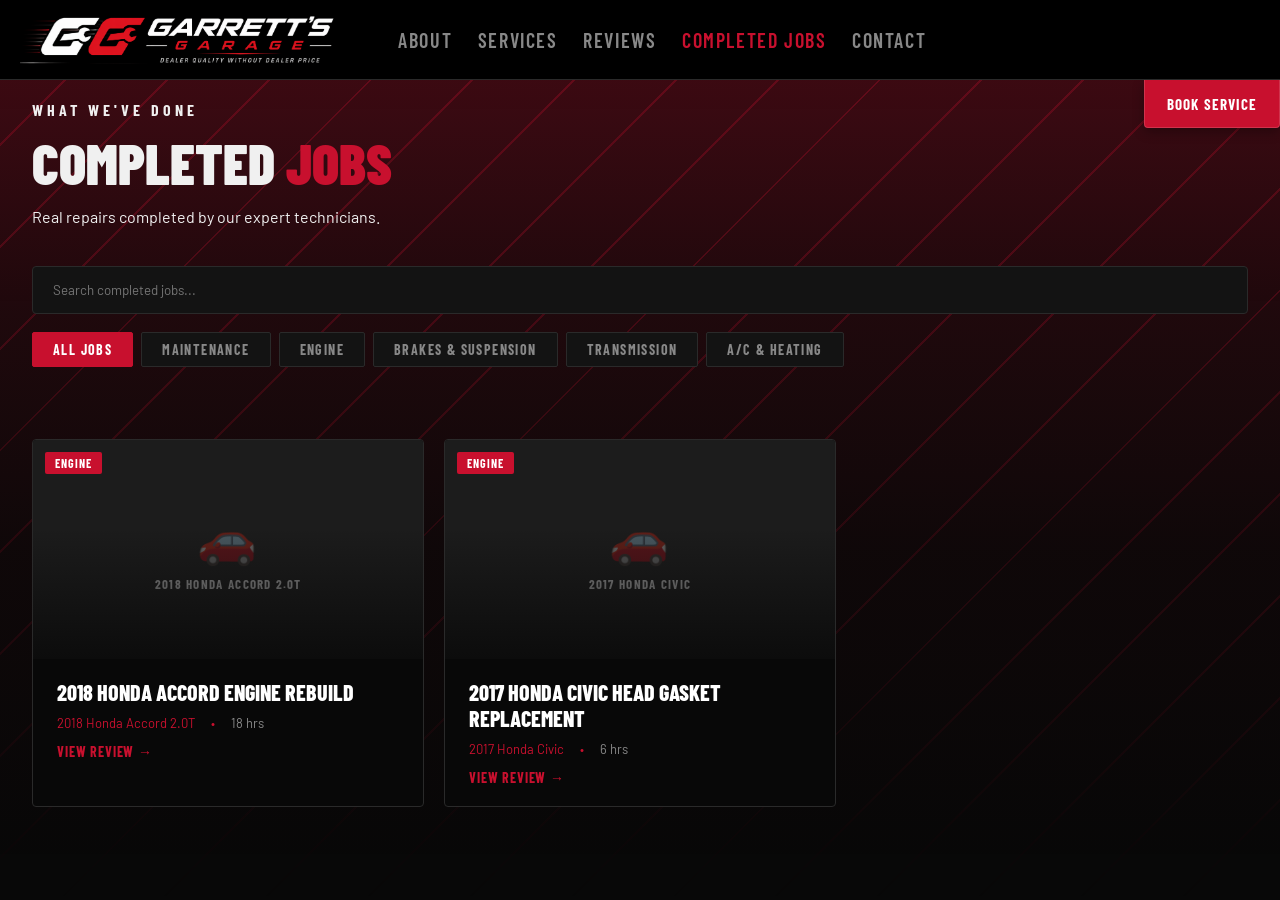
==== commit b7c3b781: "Add files via upload" ====
--- a/jobs.html
+++ b/jobs.html
@@ -65,6 +65,15 @@
                 <div class="jobs-grid" id="jobsGrid"></div>
             </div>
         </section>
+        <div class="modal-overlay" id="jobModal" onclick="closeModal()">
+            <div class="modal" onclick="event.stopPropagation()">
+                <div class="modal-header">
+                    <h3 id="modalTitle">Job Details</h3>
+                    <button class="modal-close" onclick="closeModal()">✕</button>
+                </div>
+                <div class="modal-body" id="modalBody"></div>
+            </div>
+        </div>
         <script src="js/data.js"></script>
         <script src="js/jobs.js"></script>
     </body>
--- a/css/global.css
+++ b/css/global.css
@@ -268,4 +268,256 @@
   .burger {
     display: flex;
   }
-}+}
+
+/* Shared modal styles */
+.modal-overlay {
+  position: fixed;
+  inset: 0;
+  z-index: 5000;
+  display: flex;
+  align-items: center;
+  justify-content: center;
+  padding: 24px;
+  background: rgba(0, 0, 0, 0.85);
+  opacity: 0;
+  pointer-events: none;
+  transition: opacity 0.25s ease;
+}
+
+.modal-overlay.open {
+  opacity: 1;
+  pointer-events: all;
+}
+
+.modal {
+  width: min(700px, 92vw);
+  max-height: 86vh;
+  overflow-y: auto;
+  background: var(--surface);
+  border: 1px solid var(--border);
+  border-radius: 6px;
+  box-shadow: 0 24px 80px rgba(0, 0, 0, 0.45);
+}
+
+.modal-header {
+  display: flex;
+  align-items: center;
+  justify-content: space-between;
+  gap: 16px;
+  padding: 22px 26px;
+  border-bottom: 1px solid var(--border);
+}
+
+.modal-header h3 {
+  font-family: "Barlow Condensed", sans-serif;
+  font-weight: 900;
+  font-size: clamp(24px, 6vw, 34px);
+  line-height: 1;
+  text-transform: uppercase;
+}
+
+.modal-close {
+  border: 0;
+  background: transparent;
+  color: var(--text-muted);
+  font-size: 24px;
+  cursor: pointer;
+}
+
+.modal-close:hover {
+  color: var(--red);
+}
+
+.modal-body {
+  padding: clamp(20px, 5vw, 28px);
+}
+
+.modal-img {
+  width: 100%;
+  aspect-ratio: 16 / 9;
+  margin-bottom: 20px;
+  border-radius: 4px;
+  background: var(--black);
+  display: flex;
+  align-items: center;
+  justify-content: center;
+  font-size: 64px;
+  opacity: 0.95;
+}
+
+.modal-details {
+  display: grid;
+  grid-template-columns: repeat(2, minmax(0, 1fr));
+  gap: 12px;
+}
+
+.modal-detail {
+  background: var(--black);
+  border: 1px solid var(--border);
+  border-radius: 4px;
+  padding: 12px 14px;
+}
+
+.modal-detail label {
+  display: block;
+  margin-bottom: 4px;
+  color: var(--text-muted);
+  font-size: 11px;
+  letter-spacing: 0.1em;
+  text-transform: uppercase;
+}
+
+.modal-job-tag,
+.modal-job-link {
+  font-family: "Barlow Condensed", sans-serif;
+  font-weight: 800;
+  letter-spacing: 0.08em;
+  text-transform: uppercase;
+}
+
+.modal-job-tag {
+  display: inline-block;
+  margin-bottom: 16px;
+  padding: 5px 12px;
+  border-radius: 3px;
+  background: var(--red);
+  color: var(--white);
+  font-size: 12px;
+}
+
+.modal-job-link {
+  display: inline-block;
+  margin-top: 20px;
+  color: var(--red);
+  text-decoration: none;
+}
+
+.modal-review-section {
+  margin-top: 24px;
+  padding-top: 22px;
+  border-top: 1px solid var(--border);
+}
+
+.service-card {
+  cursor: pointer;
+}
+
+@media (max-width: 520px) {
+  .modal-details {
+    grid-template-columns: 1fr;
+  }
+}
+
+
+/* Garage color accents */
+.review-stars,
+.review-cat,
+.modal-stars {
+  color: #ffd700;
+}
+
+.modal-vehicle {
+  color: var(--text-muted);
+}
+
+.review-vehicle,
+.review-meta .vehicle-name,
+.job-vehicle {
+  color: var(--red);
+}
+
+.review-meta,
+.review-author,
+.job-meta {
+  gap: 12px;
+}
+
+.service-cat {
+  color: #28d17c;
+}
+
+.job-image-gallery {
+  display: grid;
+  grid-template-columns: repeat(auto-fit, minmax(92px, 1fr));
+  gap: 10px;
+  margin: -6px 0 20px;
+}
+
+.job-image-gallery img {
+  width: 100%;
+  aspect-ratio: 16 / 10;
+  object-fit: cover;
+  border: 1px solid var(--border);
+  border-radius: 4px;
+}
+
+
+.modal-review-card {
+  margin-top: 14px;
+  background: var(--black);
+  border: 1px solid var(--border);
+  border-radius: 4px;
+  padding: clamp(18px, 4vw, 24px);
+}
+
+.modal-review-card .review-stars {
+  margin-bottom: 0;
+}
+
+.modal-review-top {
+  display: flex;
+  align-items: flex-start;
+  justify-content: space-between;
+  gap: 16px;
+  margin-bottom: 16px;
+}
+
+.modal-review-author {
+  display: flex;
+  align-items: center;
+  gap: 12px;
+}
+
+.review-avatar {
+  width: 40px;
+  height: 40px;
+  border-radius: 50%;
+  background: rgba(200, 16, 46, 0.15);
+  border: 2px solid var(--red);
+  display: flex;
+  align-items: center;
+  justify-content: center;
+  font-family: "Barlow Condensed", sans-serif;
+  font-weight: 800;
+  font-size: 16px;
+  color: var(--red);
+  flex-shrink: 0;
+}
+
+.review-name {
+  font-family: "Barlow Condensed", sans-serif;
+  font-weight: 700;
+  font-size: 16px;
+  color: var(--white);
+  text-transform: uppercase;
+}
+
+.modal-review-card .review-vehicle {
+  color: var(--text-muted);
+  font-size: 12px;
+}
+
+.modal-review-card .review-text {
+  margin-bottom: 18px;
+}
+
+
+.modal-review-card .review-title {
+  color: var(--red);
+  font-family: "Barlow Condensed", sans-serif;
+  font-weight: 800;
+  font-size: clamp(18px, 4vw, 22px);
+  line-height: 1.15;
+  text-transform: uppercase;
+}
--- a/css/jobs.css
+++ b/css/jobs.css
@@ -306,4 +306,28 @@
 }
 
 @media (max-width: 800px) {
-}+}
+.job-card-photo {
+  position: absolute;
+  inset: 0;
+  width: 100%;
+  height: 100%;
+  object-fit: cover;
+}
+
+.job-card-photo + .job-img-placeholder {
+  opacity: 0;
+}
+
+.job-review-link {
+  border: 0;
+  background: transparent;
+  padding: 0;
+  cursor: pointer;
+}
+
+.job-modal-photo {
+  opacity: 1;
+  object-fit: cover;
+  font-size: 0;
+}
